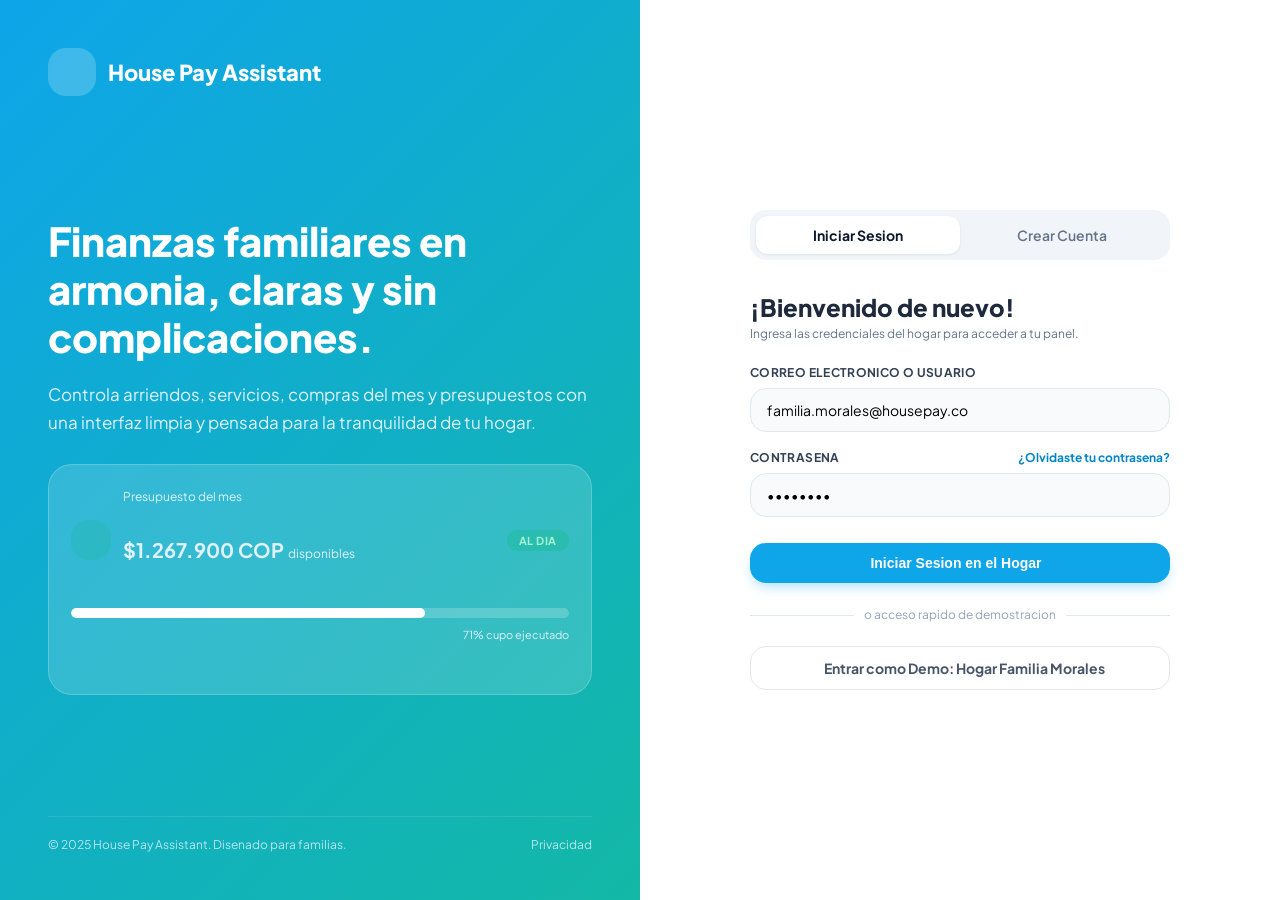
==== index.html @ f839c931 "Add files via upload" ====
<!DOCTYPE html>
<html lang="es">
<head>
  <meta charset="UTF-8">
  <meta name="viewport" content="width=device-width, initial-scale=1.0">
  <title>Iniciar Sesion - House Pay Assistant</title>
  <link rel="preconnect" href="https://fonts.googleapis.com">
  <link href="https://fonts.googleapis.com/css2?family=Plus+Jakarta+Sans:wght@300;400;500;600;700;800&display=swap" rel="stylesheet">
  <link rel="stylesheet" href="styles.css">
</head>
<body>

  <main class="pantalla-acceso">

    <section class="panel-visual degradado-encabezado">
      <header class="marca">
        <span class="icono-redondo"><i class="fa-solid fa-house-chimney-user"></i></span>
        <span style="font-size:22px; font-weight:800;">House Pay Assistant</span>
      </header>

      <div>
        <h1>Finanzas familiares en armonia, claras y sin complicaciones.</h1>
        <p>Controla arriendos, servicios, compras del mes y presupuestos con una interfaz limpia y pensada para la tranquilidad de tu hogar.</p>

        <article class="tarjeta-flotante">
          <div style="display:flex; align-items:center; justify-content:space-between; margin-bottom:14px;">
            <div style="display:flex; align-items:center; gap:12px;">
              <div class="icono-redondo" style="width:40px; height:40px; background-color: rgba(16,185,129,0.2); color:#6ee7b7;">
                <i class="fa-solid fa-piggy-bank"></i>
              </div>
              <div>
                <p style="font-size:12px; color:#e0f2fe;">Presupuesto del mes</p>
                <p style="font-size:20px; font-weight:700;">$1.267.900 COP <span style="font-size:12px; font-weight:400;">disponibles</span></p>
              </div>
            </div>
            <span class="etiqueta" style="background-color: rgba(16,185,129,0.3); color:#a7f3d0;">Al dia</span>
          </div>
          <div class="progreso-fondo" style="background-color: rgba(255,255,255,0.2);">
            <div class="progreso-relleno" style="width:71%; background-color:#ffffff;"></div>
          </div>
          <p style="font-size:11px; color:#e0f2fe; text-align:right; margin-top:8px;">71% cupo ejecutado</p>
        </article>
      </div>

      <footer class="pie-panel-visual">
        <span>© 2025 House Pay Assistant. Disenado para familias.</span>
        <span>Privacidad</span>
      </footer>
    </section>

    <!-- Lado derecho, formulario -->
    <section class="panel-formulario">
      <div class="caja-formulario">

        <nav class="selector-pestanas">
          <a href="index.html" class="pestana pestana-activa" style="display:block;">Iniciar Sesion</a>
          <a href="registro.html" class="pestana" style="display:block;">Crear Cuenta</a>
        </nav>

        <h2 style="font-size:24px; font-weight:800; margin-bottom:4px;">¡Bienvenido de nuevo!</h2>
        <p class="texto-pequeno mb-24">Ingresa las credenciales del hogar para acceder a tu panel.</p>

        <form action="dashboard.html" method="get">
          <div class="campo">
            <label for="correo">Correo electronico o usuario</label>
            <input type="text" id="correo" value="familia.morales@housepay.co">
          </div>

          <div class="campo">
            <div style="display:flex; justify-content:space-between; align-items:center; margin-bottom:8px;">
              <label style="margin-bottom:0;" for="clave">Contrasena</label>
              <a href="mailto:soporte@housepay.co" style="font-size:12px; color:var(--azul-600); font-weight:700;">¿Olvidaste tu contrasena?</a>
            </div>
            <input type="password" id="clave" value="12345678">
          </div>

          <button type="submit" class="boton boton-primario" style="width:100%; margin-top:8px;">
            <span>Iniciar Sesion en el Hogar</span>
            <i class="fa-solid fa-arrow-right"></i>
          </button>
        </form>

        <div class="enlace-separador"><span>o acceso rapido de demostracion</span></div>

        <a href="dashboard.html" class="boton boton-secundario" style="width:100%;">
          <i class="fa-solid fa-wand-magic-sparkles" style="color:var(--azul-500);"></i>
          <span>Entrar como Demo: Hogar Familia Morales</span>
        </a>

      </div>
    </section>

  </main>

</body>
</html>
---- styles.css ----
/* --- Reseteo basico --- */
* {
  margin: 0;
  padding: 0;
  box-sizing: border-box;
}

body {
  font-family: 'Plus Jakarta Sans', Arial, sans-serif;
  background-color: #f8fafc; /* gris muy clarito, como el slate-50 */
  color: #1e293b; /* slate-800 */
}

a {
  text-decoration: none;
  color: inherit;
}

ul {
  list-style: none;
}

img {
  max-width: 100%;
}

/* --- Colores que voy a repetir mucho, los guardo aqui --- */
:root {
  --azul-500: #0ea5e9;
  --azul-600: #0284c7;
  --azul-700: #0369a1;
  --verdeazul-500: #14b8a6;
  --verdeazul-600: #0d9488;

  --gris-50: #f8fafc;
  --gris-100: #f1f5f9;
  --gris-200: #e2e8f0;
  --gris-300: #cbd5e1;
  --gris-400: #94a3b8;
  --gris-500: #64748b;
  --gris-600: #475569;
  --gris-700: #334155;
  --gris-800: #1e293b;
  --gris-900: #0f172a;

  --ambar-50: #fffbeb;
  --ambar-100: #fef3c7;
  --ambar-200: #fde68a;
  --ambar-500: #f59e0b;
  --ambar-600: #d97706;
  --ambar-700: #b45309;
  --ambar-800: #92400e;

  --rosa-50: #fff1f2;
  --rosa-100: #ffe4e6;
  --rosa-200: #fecdd3;
  --rosa-500: #f43f5e;
  --rosa-600: #e11d48;
  --rosa-700: #be123c;
  --rosa-800: #9f1239;

  --verde-50: #ecfdf5;
  --verde-100: #d1fae5;
  --verde-200: #a7f3d0;
  --verde-500: #10b981;
  --verde-600: #059669;
  --verde-700: #047857;
  --verde-900: #064e3b;

  --indigo-50: #eef2ff;
  --indigo-500: #6366f1;
  --indigo-600: #4f46e5;

  --morado-50: #faf5ff;
  --morado-100: #f3e8ff;
  --morado-500: #a855f7;
  --morado-600: #9333ea;
  --morado-700: #7e22ce;
  --morado-800: #6b21a8;
}

/* COSAS QUE SE REPITEN EN VARIAS PANTALLAS */

.degradado-encabezado {
  background: linear-gradient(135deg, var(--azul-500) 0%, var(--verdeazul-500) 100%);
}

.tarjeta {
  background-color: #ffffff;
  border: 1px solid var(--gris-100);
  border-radius: 24px;
  padding: 24px;
  box-shadow: 0 4px 20px -2px rgba(14, 165, 233, 0.08), 0 2px 6px -1px rgba(0, 0, 0, 0.04);
}

.etiqueta {
  display: inline-block;
  font-size: 11px;
  font-weight: 700;
  text-transform: uppercase;
  letter-spacing: 0.05em;
  padding: 4px 12px;
  border-radius: 999px;
}

.etiqueta-azul   { background-color: var(--azul-500); color: #ffffff; }
.etiqueta-azul-suave { background-color: #e0f2fe; color: var(--azul-700); }
.etiqueta-ambar  { background-color: var(--ambar-100); color: var(--ambar-800); }
.etiqueta-rosa   { background-color: var(--rosa-100); color: var(--rosa-800); }
.etiqueta-verde  { background-color: var(--verde-100); color: var(--verde-700); }
.etiqueta-gris   { background-color: var(--gris-100); color: var(--gris-500); }

.boton {
  display: inline-flex;
  align-items: center;
  justify-content: center;
  gap: 8px;
  padding: 12px 20px;
  border-radius: 16px;
  border: none;
  font-weight: 700;
  font-size: 14px;
  cursor: pointer;
  transition: background-color 0.2s ease;
}

.boton-primario {
  background-color: var(--azul-500);
  color: #ffffff;
  box-shadow: 0 6px 14px -4px rgba(14, 165, 233, 0.4);
}
.boton-primario:hover { background-color: var(--azul-600); }

.boton-secundario {
  background-color: #ffffff;
  color: var(--gris-600);
  border: 1px solid var(--gris-200);
}
.boton-secundario:hover { background-color: var(--gris-50); }

.boton-pequeno {
  padding: 6px 12px;
  border-radius: 12px;
  font-size: 12px;
}

/* Barra de progreso, la uso en varias tarjetas */
.progreso-fondo {
  width: 100%;
  height: 10px;
  background-color: var(--gris-100);
  border-radius: 999px;
  overflow: hidden;
}
.progreso-relleno {
  height: 100%;
  border-radius: 999px;
}
.progreso-azul   { background-color: var(--azul-500); }
.progreso-indigo { background-color: var(--indigo-500); }
.progreso-verde  { background-color: var(--verde-500); }
.progreso-ambar  { background-color: var(--ambar-500); }
.progreso-rosa   { background-color: var(--rosa-500); }
.progreso-morado { background-color: var(--morado-500); }

/* =========================================================
   PANTALLA DE INICIO DE SESION / REGISTRO
========================================================= */

.pantalla-acceso {
  min-height: 100vh;
  display: flex;
}

.panel-visual {
  display: none;
  width: 50%;
  color: #ffffff;
  padding: 48px;
  flex-direction: column;
  justify-content: space-between;
  position: relative;
  overflow: hidden;
}

@media (min-width: 1024px) {
  .panel-visual { display: flex; }
}

.panel-visual .marca {
  display: flex;
  align-items: center;
  gap: 12px;
}

.icono-redondo {
  width: 48px;
  height: 48px;
  border-radius: 18px;
  background-color: rgba(255,255,255,0.2);
  display: flex;
  align-items: center;
  justify-content: center;
  font-size: 22px;
}

.panel-visual h1 {
  font-size: 40px;
  font-weight: 800;
  line-height: 1.2;
  margin-bottom: 20px;
}

.panel-visual p {
  color: #e0f2fe;
  font-size: 17px;
  line-height: 1.6;
  margin-bottom: 28px;
}

.tarjeta-flotante {
  background-color: rgba(255,255,255,0.15);
  border: 1px solid rgba(255,255,255,0.2);
  border-radius: 24px;
  padding: 22px;
  color: #ffffff;
}

.pie-panel-visual {
  display: flex;
  justify-content: space-between;
  font-size: 12px;
  color: rgba(224,242,254,0.8);
  border-top: 1px solid rgba(255,255,255,0.1);
  padding-top: 20px;
}

.panel-formulario {
  width: 100%;
  display: flex;
  align-items: center;
  justify-content: center;
  padding: 32px 24px;
  background-color: #ffffff;
}

@media (min-width: 1024px) {
  .panel-formulario { width: 50%; }
}

.caja-formulario {
  width: 100%;
  max-width: 420px;
}

.selector-pestanas {
  display: flex;
  background-color: var(--gris-100);
  padding: 6px;
  border-radius: 16px;
  margin-bottom: 32px;
}

.pestana {
  flex: 1;
  text-align: center;
  padding: 10px;
  border-radius: 12px;
  font-weight: 600;
  font-size: 14px;
  color: var(--gris-500);
}

.pestana-activa {
  background-color: #ffffff;
  color: var(--gris-900);
  font-weight: 700;
  box-shadow: 0 1px 3px rgba(0,0,0,0.08);
}

.campo {
  margin-bottom: 18px;
}

.campo label {
  display: block;
  font-size: 12px;
  font-weight: 700;
  text-transform: uppercase;
  letter-spacing: 0.03em;
  color: var(--gris-700);
  margin-bottom: 8px;
}

.campo input,
.campo select {
  width: 100%;
  padding: 12px 16px;
  background-color: var(--gris-50);
  border: 1px solid var(--gris-200);
  border-radius: 16px;
  font-size: 14px;
  font-family: inherit;
}

.campo input:focus,
.campo select:focus {
  outline: 2px solid var(--azul-500);
  background-color: #ffffff;
}

.enlace-separador {
  text-align: center;
  margin: 24px 0;
  color: var(--gris-400);
  font-size: 12px;
  position: relative;
}

.enlace-separador::before {
  content: "";
  position: absolute;
  top: 50%;
  left: 0;
  right: 0;
  border-top: 1px solid var(--gris-200);
  z-index: 0;
}

.enlace-separador span {
  background-color: #ffffff;
  padding: 0 10px;
  position: relative;
  z-index: 1;
}

/* =========================================================
   APLICACION PRINCIPAL (con menu lateral)
========================================================= */

.app {
  display: flex;
  min-height: 100vh;
}

.barra-lateral {
  width: 260px;
  background-color: #ffffff;
  border-right: 1px solid var(--gris-100);
  flex-direction: column;
  justify-content: space-between;
  flex-shrink: 0;
  display: none;
}

@media (min-width: 768px) {
  .barra-lateral { display: flex; }
}

.logo-app {
  padding: 24px;
  border-bottom: 1px solid var(--gris-100);
  display: flex;
  align-items: center;
  gap: 12px;
}

.logo-app .icono-redondo {
  width: 40px;
  height: 40px;
  background-color: var(--azul-500);
  color: #ffffff;
}

.logo-app h2 {
  font-size: 15px;
  font-weight: 800;
  color: var(--gris-900);
}

.logo-app span {
  font-size: 12px;
  color: var(--azul-600);
  font-weight: 600;
}

.menu-principal {
  padding: 16px;
}

.enlace-menu {
  display: flex;
  align-items: center;
  gap: 12px;
  padding: 12px 16px;
  border-radius: 16px;
  color: var(--gris-600);
  font-size: 14px;
  font-weight: 500;
  margin-bottom: 4px;
}

.enlace-menu:hover {
  background-color: var(--gris-100);
  color: var(--gris-900);
}

.enlace-menu i {
  width: 20px;
  text-align: center;
  color: var(--gris-400);
}

.enlace-menu-activo {
  background-color: #e0f2fe;
  color: var(--azul-700);
  font-weight: 700;
}
.enlace-menu-activo i { color: var(--azul-600); }

.enlace-menu .globo-aviso {
  margin-left: auto;
  background-color: var(--ambar-500);
  color: #ffffff;
  font-size: 11px;
  font-weight: 700;
  padding: 1px 8px;
  border-radius: 999px;
}

.pie-lateral {
  padding: 16px;
  border-top: 1px solid var(--gris-100);
}

.tarjeta-usuario {
  background-color: #e0f2fe;
  border: 1px solid #bae6fd;
  border-radius: 16px;
  padding: 12px;
  display: flex;
  align-items: center;
  justify-content: space-between;
  margin-bottom: 12px;
}

.avatar {
  width: 36px;
  height: 36px;
  border-radius: 999px;
  background-color: var(--azul-500);
  color: #ffffff;
  font-weight: 700;
  font-size: 12px;
  display: flex;
  align-items: center;
  justify-content: center;
}

.pie-lateral p.marca-agua {
  text-align: center;
  font-size: 10px;
  color: var(--gris-400);
}

.contenido {
  flex: 1;
  overflow-y: auto;
}

.topbar {
  color: #ffffff;
  padding: 20px 24px;
  position: sticky;
  top: 0;
  box-shadow: 0 4px 10px rgba(0,0,0,0.08);
}

@media (min-width: 1024px) {
  .topbar { padding: 20px 40px; }
}

.topbar-superior {
  display: flex;
  align-items: center;
  justify-content: space-between;
  gap: 16px;
  flex-wrap: wrap;
  max-width: 1280px;
  margin: 0 auto;
}

.topbar h1 {
  font-size: 22px;
  font-weight: 800;
}

.topbar p {
  font-size: 13px;
  color: #e0f2fe;
}

.buscador {
  flex: 1;
  min-width: 200px;
  position: relative;
}

.buscador input {
  width: 100%;
  padding: 10px 16px 10px 40px;
  background-color: rgba(255,255,255,0.15);
  border: 1px solid rgba(255,255,255,0.2);
  border-radius: 16px;
  color: #ffffff;
  font-size: 14px;
  font-family: inherit;
}

.buscador input::placeholder { color: #e0f2fe; }

.buscador i {
  position: absolute;
  left: 14px;
  top: 50%;
  transform: translateY(-50%);
  color: #e0f2fe;
}

.fila-superior-acciones {
  display: flex;
  align-items: center;
  gap: 12px;
  flex-wrap: wrap;
  margin-top: 16px;
}

.boton-campana {
  width: 40px;
  height: 40px;
  border-radius: 16px;
  background-color: rgba(255,255,255,0.15);
  display: flex;
  align-items: center;
  justify-content: center;
  position: relative;
}

.punto-aviso {
  position: absolute;
  top: 8px;
  right: 8px;
  width: 8px;
  height: 8px;
  background-color: var(--ambar-500);
  border-radius: 999px;
}

.zona-vistas {
  padding: 24px;
  max-width: 1280px;
  margin: 0 auto;
}

@media (min-width: 1024px) {
  .zona-vistas { padding: 40px; }
}

/* --- rejillas reutilizables --- */
.rejilla-3 { display: grid; grid-template-columns: 1fr; gap: 24px; margin-bottom: 32px; }
.rejilla-2 { display: grid; grid-template-columns: 1fr; gap: 32px; margin-bottom: 32px; }
.rejilla-4 { display: grid; grid-template-columns: 1fr; gap: 24px; }
.rejilla-6 { display: grid; grid-template-columns: repeat(2, 1fr); gap: 12px; }

@media (min-width: 640px) {
  .rejilla-6 { grid-template-columns: repeat(3, 1fr); }
}
@media (min-width: 768px) {
  .rejilla-3 { grid-template-columns: repeat(3, 1fr); }
  .rejilla-4 { grid-template-columns: repeat(2, 1fr); }
}
@media (min-width: 1024px) {
  .rejilla-2 { grid-template-columns: 1fr 1fr; }
  .rejilla-4 { grid-template-columns: repeat(4, 1fr); }
  .rejilla-6 { grid-template-columns: repeat(6, 1fr); }
}
@media (min-width: 1280px) {
  .rejilla-2-3 { grid-template-columns: 2fr 1fr; }
}

/* --- tablas --- */
.tabla-simple {
  width: 100%;
  text-align: left;
  border-collapse: collapse;
  font-size: 14px;
}

.tabla-simple thead th {
  font-size: 11px;
  text-transform: uppercase;
  letter-spacing: 0.04em;
  color: var(--gris-400);
  border-bottom: 1px solid var(--gris-100);
  padding: 10px 8px;
}

.tabla-simple tbody td {
  padding: 12px 8px;
  border-bottom: 1px solid var(--gris-100);
}

/* --- fila de pago pendiente --- */
.fila-pago {
  padding: 16px;
  border-radius: 16px;
  display: flex;
  align-items: center;
  justify-content: space-between;
  gap: 12px;
  margin-bottom: 14px;
  flex-wrap: wrap;
}

.fila-pago-urgente {
  background-color: #fffbeb;
  border: 1px solid var(--ambar-200);
}

.fila-pago-normal {
  background-color: var(--gris-50);
  border: 1px solid var(--gris-200);
}

.icono-pago {
  width: 40px;
  height: 40px;
  border-radius: 16px;
  color: #ffffff;
  display: flex;
  align-items: center;
  justify-content: center;
  font-size: 18px;
}

/* --- tarjetas de medio de pago (las de banco) --- */
.tarjeta-banco {
  color: #ffffff;
  padding: 24px;
  border-radius: 24px;
  height: 210px;
  display: flex;
  flex-direction: column;
  justify-content: space-between;
}

.banco-negra   { background: linear-gradient(135deg, #0f172a, #1e293b); }
.banco-azul    { background: linear-gradient(135deg, #1d4ed8, #0ea5e9); }
.banco-morada  { background: linear-gradient(135deg, #6b21a8, #4338ca); }
.banco-verde   { background: linear-gradient(135deg, #047857, #0d9488); }

.tarjeta-banco .numero {
  font-family: monospace;
  font-size: 18px;
  font-weight: 700;
  letter-spacing: 0.1em;
}

.tarjeta-banco .fila-final {
  display: flex;
  align-items: center;
  justify-content: space-between;
  padding-top: 10px;
  border-top: 1px solid rgba(255,255,255,0.2);
}

/* --- formularios generales --- */
.formulario .campo-doble {
  display: grid;
  grid-template-columns: 1fr;
  gap: 16px;
}
@media (min-width: 640px) {
  .formulario .campo-doble { grid-template-columns: 1fr 1fr; }
}

.formulario-acciones {
  display: flex;
  justify-content: flex-end;
  gap: 12px;
  padding-top: 16px;
  border-top: 1px solid var(--gris-100);
  margin-top: 8px;
}

/* --- ventana modal, hecha solo con CSS usando :target --- */
.fondo-modal {
  display: none;
  position: fixed;
  inset: 0;
  background-color: rgba(15, 23, 42, 0.4);
  align-items: center;
  justify-content: center;
  padding: 16px;
  z-index: 50;
}

.fondo-modal:target {
  display: flex;
}

.caja-modal {
  background-color: #ffffff;
  border-radius: 24px;
  max-width: 420px;
  width: 100%;
  padding: 24px;
}

.cabecera-modal {
  display: flex;
  align-items: center;
  justify-content: space-between;
  border-bottom: 1px solid var(--gris-100);
  padding-bottom: 12px;
  margin-bottom: 16px;
}

.boton-cerrar-modal {
  width: 32px;
  height: 32px;
  border-radius: 999px;
  display: flex;
  align-items: center;
  justify-content: center;
  color: var(--gris-400);
}
.boton-cerrar-modal:hover { background-color: var(--gris-100); }

/* --- utilidades pequenas que uso sueltas --- */
.oculto-en-movil { display: none; }
@media (min-width: 768px) { .oculto-en-movil { display: block; } }

.texto-pequeno { font-size: 12px; color: var(--gris-500); }
.texto-verde { color: var(--verde-600); }
.texto-rosa { color: var(--rosa-600); }
.texto-negrita { font-weight: 700; }
.mb-8 { margin-bottom: 8px; }
.mb-16 { margin-bottom: 16px; }
.mb-24 { margin-bottom: 24px; }
.mt-8 { margin-top: 8px; }
.mt-16 { margin-top: 16px; }

.aviso-info {
  margin-top: 32px;
  background-color: #f0f9ff;
  border: 1px solid #bae6fd;
  border-radius: 16px;
  padding: 16px;
  display: flex;
  align-items: center;
  gap: 12px;
  font-size: 13px;
  color: var(--gris-700);
}

.aviso-info .icono-redondo {
  width: 32px;
  height: 32px;
  font-size: 14px;
  background-color: var(--azul-500);
  flex-shrink: 0;
}

.barras-meses {
  height: 190px;
  display: flex;
  align-items: flex-end;
  justify-content: space-between;
  gap: 16px;
  padding: 24px 16px 0 16px;
}

.barra-mes {
  flex: 1;
  display: flex;
  flex-direction: column;
  align-items: center;
  gap: 8px;
}

.barra-mes .relleno {
  width: 100%;
  border-radius: 12px 12px 0 0;
  background-color: #7dd3fc;
}
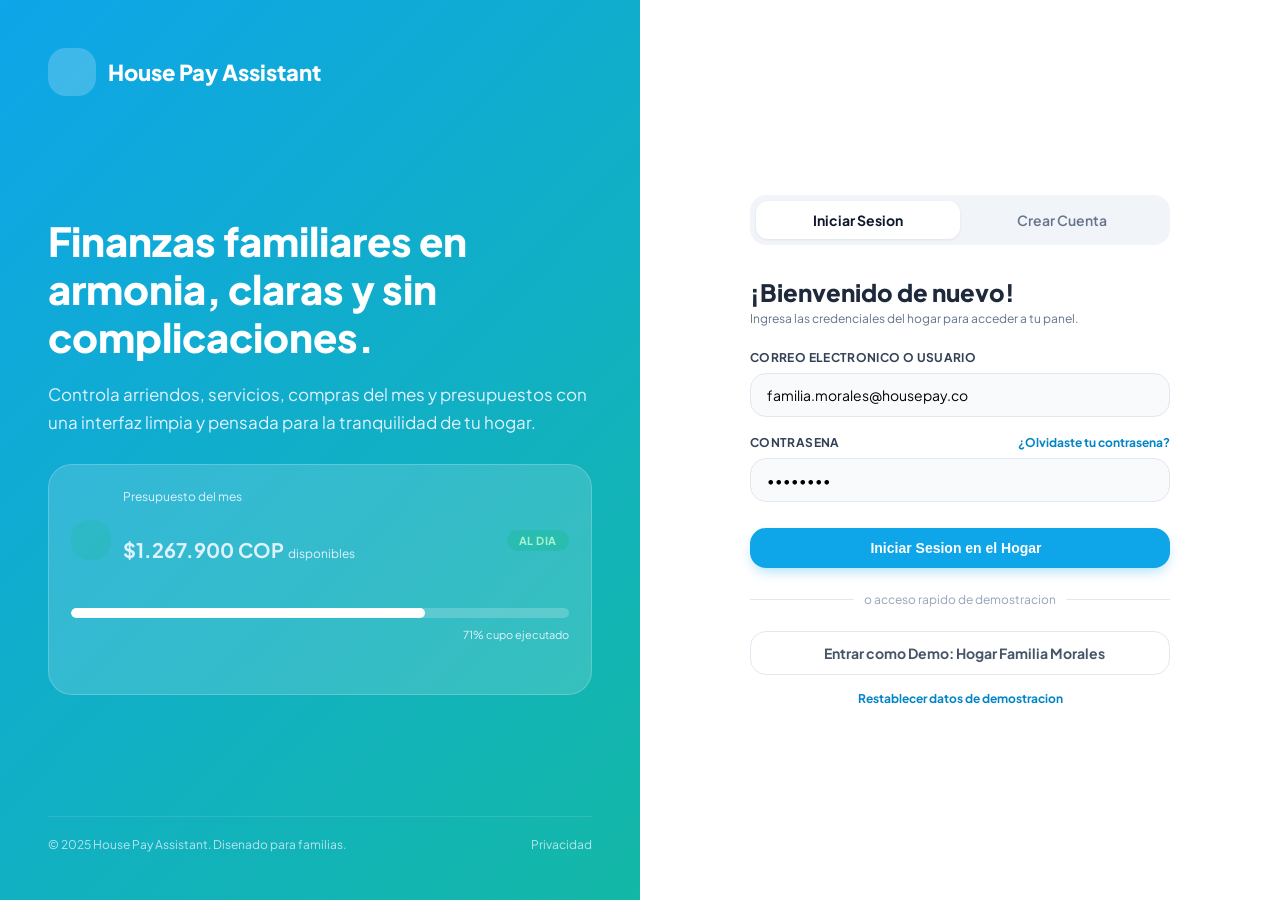
==== commit ac23fe7b: "Organizacion de los archivos para que funcione con la logica integrada en el archivo app.js" ====
--- a/index.html
+++ b/index.html
@@ -1,14 +1,17 @@
 <!DOCTYPE html>
 <html lang="es">
+
 <head>
   <meta charset="UTF-8">
   <meta name="viewport" content="width=device-width, initial-scale=1.0">
   <title>Iniciar Sesion - House Pay Assistant</title>
   <link rel="preconnect" href="https://fonts.googleapis.com">
-  <link href="https://fonts.googleapis.com/css2?family=Plus+Jakarta+Sans:wght@300;400;500;600;700;800&display=swap" rel="stylesheet">
+  <link href="https://fonts.googleapis.com/css2?family=Plus+Jakarta+Sans:wght@300;400;500;600;700;800&display=swap"
+    rel="stylesheet">
   <link rel="stylesheet" href="styles.css">
 </head>
-<body>
+
+<body data-pagina="login">
 
   <main class="pantalla-acceso">
 
@@ -20,17 +23,20 @@
 
       <div>
         <h1>Finanzas familiares en armonia, claras y sin complicaciones.</h1>
-        <p>Controla arriendos, servicios, compras del mes y presupuestos con una interfaz limpia y pensada para la tranquilidad de tu hogar.</p>
+        <p>Controla arriendos, servicios, compras del mes y presupuestos con una interfaz limpia y pensada para la
+          tranquilidad de tu hogar.</p>
 
         <article class="tarjeta-flotante">
           <div style="display:flex; align-items:center; justify-content:space-between; margin-bottom:14px;">
             <div style="display:flex; align-items:center; gap:12px;">
-              <div class="icono-redondo" style="width:40px; height:40px; background-color: rgba(16,185,129,0.2); color:#6ee7b7;">
+              <div class="icono-redondo"
+                style="width:40px; height:40px; background-color: rgba(16,185,129,0.2); color:#6ee7b7;">
                 <i class="fa-solid fa-piggy-bank"></i>
               </div>
               <div>
                 <p style="font-size:12px; color:#e0f2fe;">Presupuesto del mes</p>
-                <p style="font-size:20px; font-weight:700;">$1.267.900 COP <span style="font-size:12px; font-weight:400;">disponibles</span></p>
+                <p style="font-size:20px; font-weight:700;">$1.267.900 COP <span
+                    style="font-size:12px; font-weight:400;">disponibles</span></p>
               </div>
             </div>
             <span class="etiqueta" style="background-color: rgba(16,185,129,0.3); color:#a7f3d0;">Al dia</span>
@@ -60,7 +66,7 @@
         <h2 style="font-size:24px; font-weight:800; margin-bottom:4px;">¡Bienvenido de nuevo!</h2>
         <p class="texto-pequeno mb-24">Ingresa las credenciales del hogar para acceder a tu panel.</p>
 
-        <form action="dashboard.html" method="get">
+        <form id="form-login" novalidate>
           <div class="campo">
             <label for="correo">Correo electronico o usuario</label>
             <input type="text" id="correo" value="familia.morales@housepay.co">
@@ -69,7 +75,8 @@
           <div class="campo">
             <div style="display:flex; justify-content:space-between; align-items:center; margin-bottom:8px;">
               <label style="margin-bottom:0;" for="clave">Contrasena</label>
-              <a href="mailto:soporte@housepay.co" style="font-size:12px; color:var(--azul-600); font-weight:700;">¿Olvidaste tu contrasena?</a>
+              <a href="mailto:soporte@housepay.co"
+                style="font-size:12px; color:var(--azul-600); font-weight:700;">¿Olvidaste tu contrasena?</a>
             </div>
             <input type="password" id="clave" value="12345678">
           </div>
@@ -86,11 +93,15 @@
           <i class="fa-solid fa-wand-magic-sparkles" style="color:var(--azul-500);"></i>
           <span>Entrar como Demo: Hogar Familia Morales</span>
         </a>
+        <p class="texto-pequeno" style="text-align:center; margin-top:16px;"><a href="#" id="reset-demo"
+            style="color:var(--azul-600); font-weight:700;">Restablecer datos de demostracion</a></p>
 
       </div>
     </section>
 
   </main>
 
+  <script src="app.js"></script>
 </body>
+
 </html>
--- a/styles.css
+++ b/styles.css
@@ -79,7 +79,9 @@
   --morado-800: #6b21a8;
 }
 
-/* COSAS QUE SE REPITEN EN VARIAS PANTALLAS */
+/* =========================================================
+   COSAS QUE SE REPITEN EN VARIAS PANTALLAS
+========================================================= */
 
 .degradado-encabezado {
   background: linear-gradient(135deg, var(--azul-500) 0%, var(--verdeazul-500) 100%);
@@ -793,4 +795,69 @@
   width: 100%;
   border-radius: 12px 12px 0 0;
   background-color: #7dd3fc;
-}+}
+
+/* =====================================================================
+   Estilos que usa app.js (avisos, toasts, modales abiertos por JS, impresion)
+   ===================================================================== */
+[hidden] { display: none !important; }
+
+/* modal abierto desde JavaScript (el de medios de pago sigue usando :target) */
+.fondo-modal.abierto { display: flex; }
+
+/* mensajes dentro de formularios */
+.mensaje-error {
+  background-color: var(--rosa-50);
+  border: 1px solid var(--rosa-200);
+  color: var(--rosa-800);
+  border-radius: 12px;
+  padding: 10px 14px;
+  font-size: 13px;
+  font-weight: 600;
+  margin-bottom: 16px;
+}
+
+/* avisos emergentes */
+.toast-contenedor {
+  position: fixed;
+  bottom: 24px;
+  right: 24px;
+  z-index: 100;
+  display: flex;
+  flex-direction: column;
+  gap: 8px;
+  max-width: calc(100vw - 48px);
+}
+.toast {
+  background-color: var(--gris-900);
+  color: #ffffff;
+  border-radius: 14px;
+  padding: 12px 16px;
+  font-size: 13px;
+  font-weight: 600;
+  max-width: 380px;
+  box-shadow: 0 10px 25px rgba(15, 23, 42, 0.25);
+}
+.toast-error { background-color: var(--rosa-600); }
+
+/* estado vacio de listas y tablas */
+.vacio {
+  text-align: center;
+  color: var(--gris-500);
+  font-size: 13px;
+  padding: 24px 12px;
+}
+
+/* chips clicables (+20k, +50k, +100k) */
+.chip-click { cursor: pointer; user-select: none; }
+.chip-click:hover { background-color: var(--gris-200); }
+
+.boton:disabled { opacity: 0.6; cursor: not-allowed; }
+
+/* "Exportar PDF" usa la impresion del navegador: se oculta el menu y los botones */
+@media print {
+  .barra-lateral, .topbar, .toast-contenedor, .fondo-modal, #btn-exportar, #btn-equilibrar { display: none !important; }
+  .app { display: block; }
+  .zona-vistas { padding: 0; }
+  body { background: #ffffff; }
+}
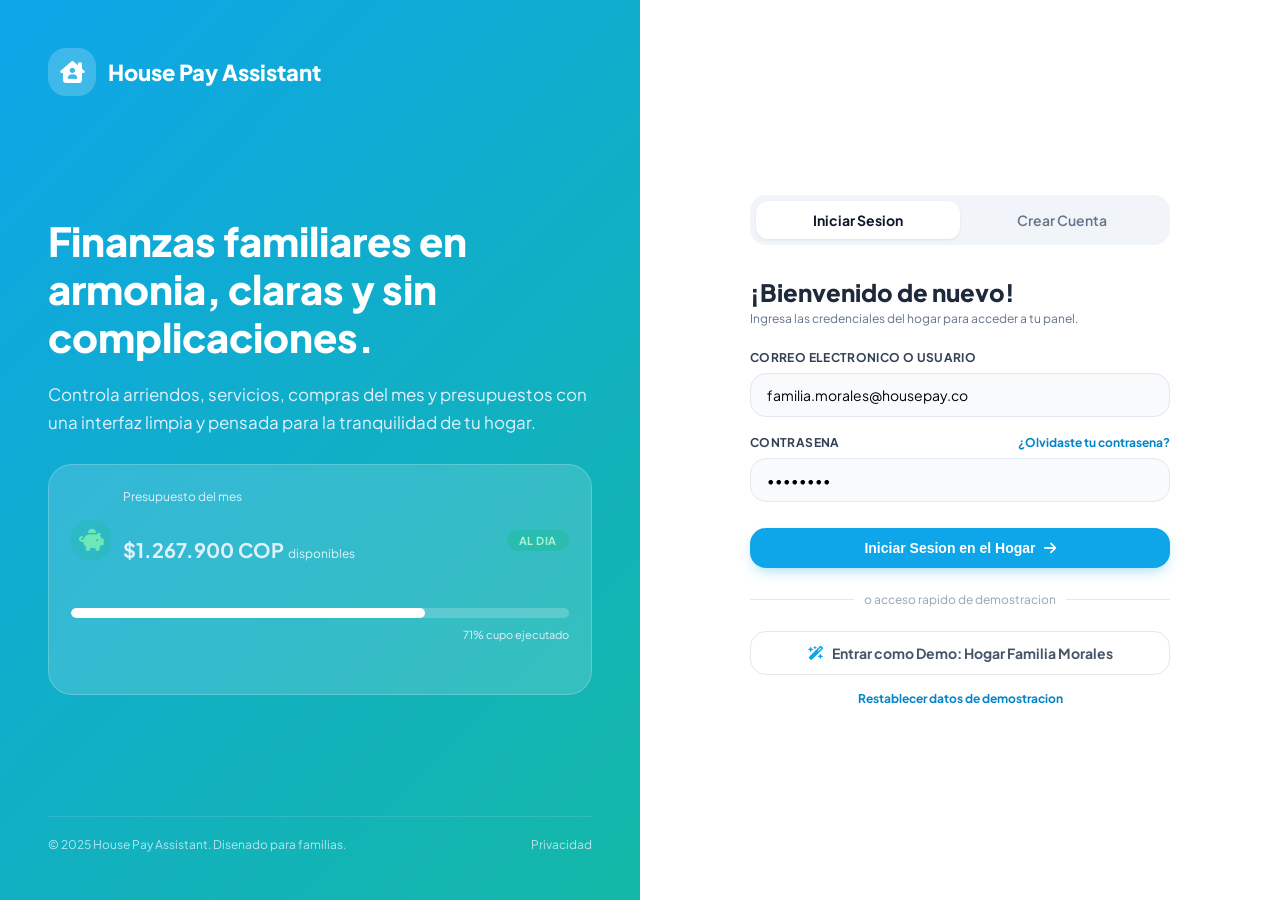
==== commit 94e2a754: "Se agrego el link de font awesome" ====
--- a/index.html
+++ b/index.html
@@ -8,6 +8,7 @@
   <link rel="preconnect" href="https://fonts.googleapis.com">
   <link href="https://fonts.googleapis.com/css2?family=Plus+Jakarta+Sans:wght@300;400;500;600;700;800&display=swap"
     rel="stylesheet">
+  <link rel="stylesheet" href="https://cdnjs.cloudflare.com/ajax/libs/font-awesome/6.5.2/css/all.min.css">
   <link rel="stylesheet" href="styles.css">
 </head>
 
